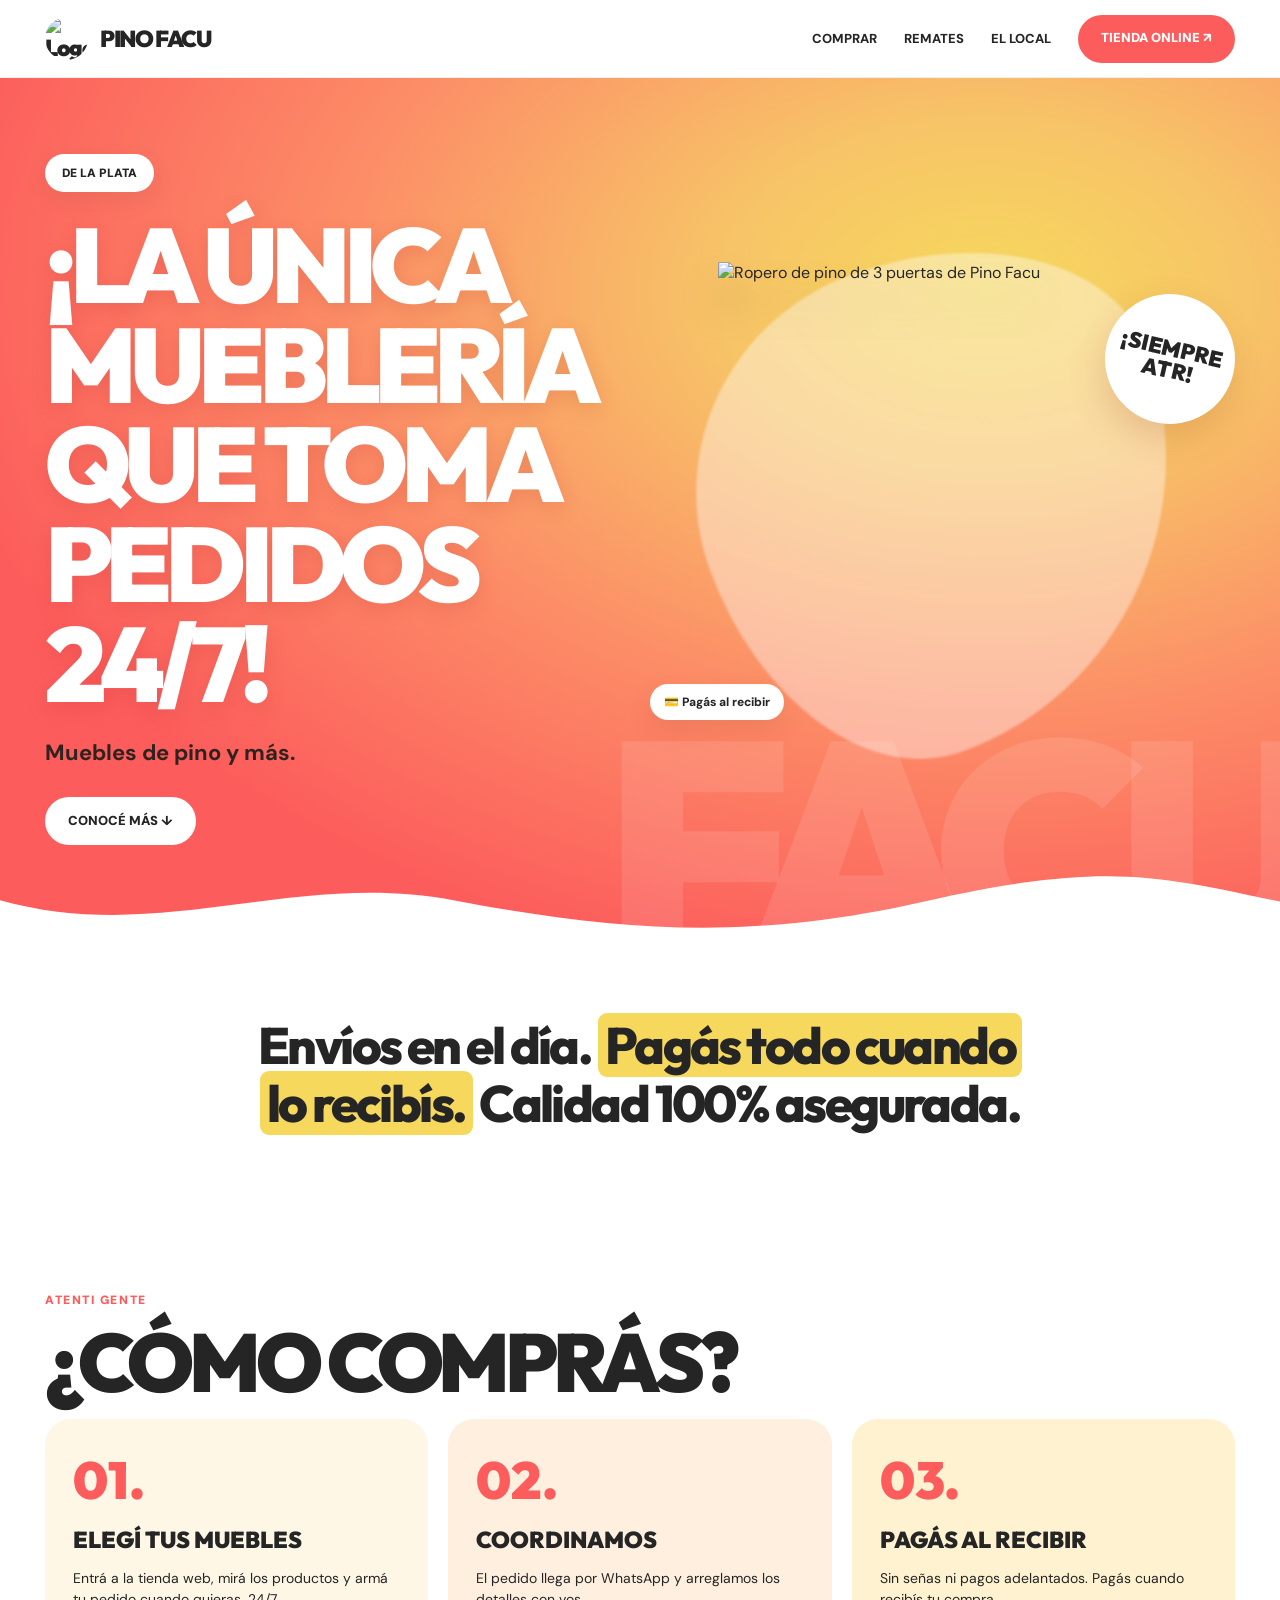
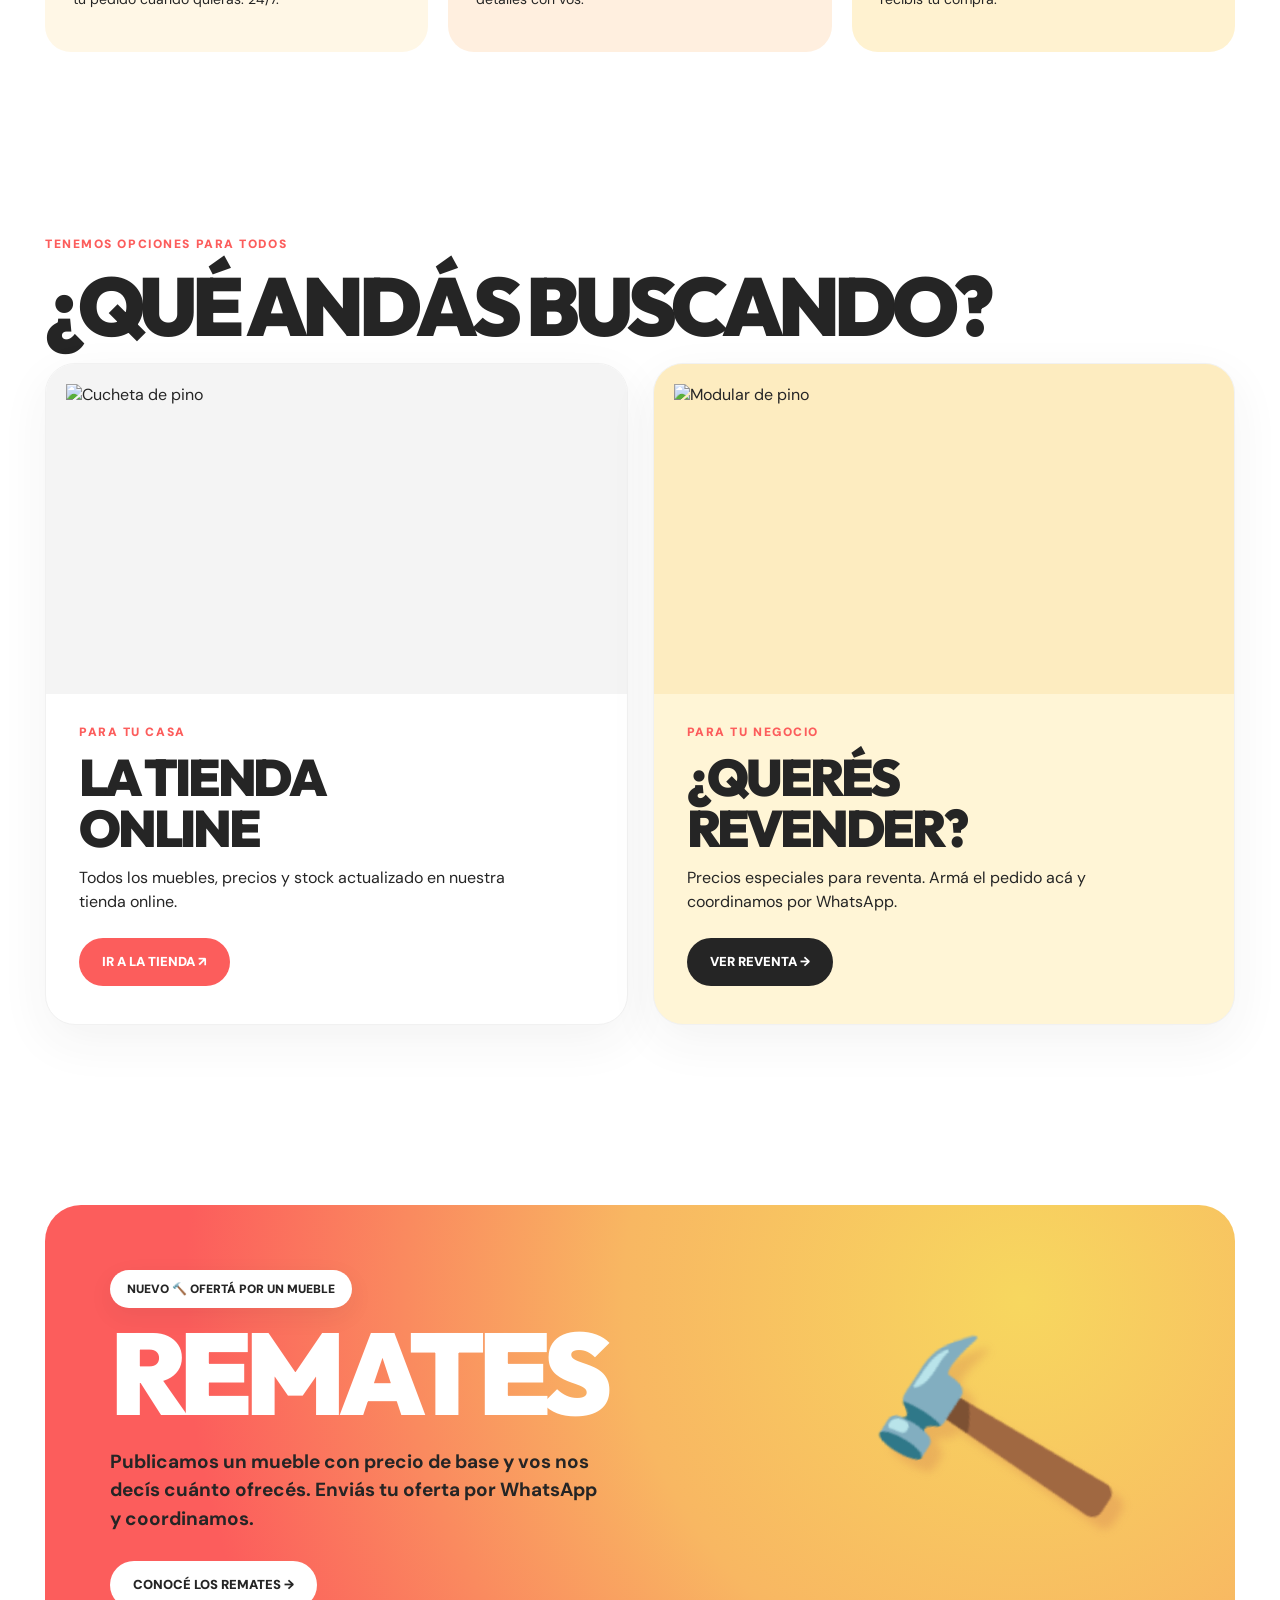
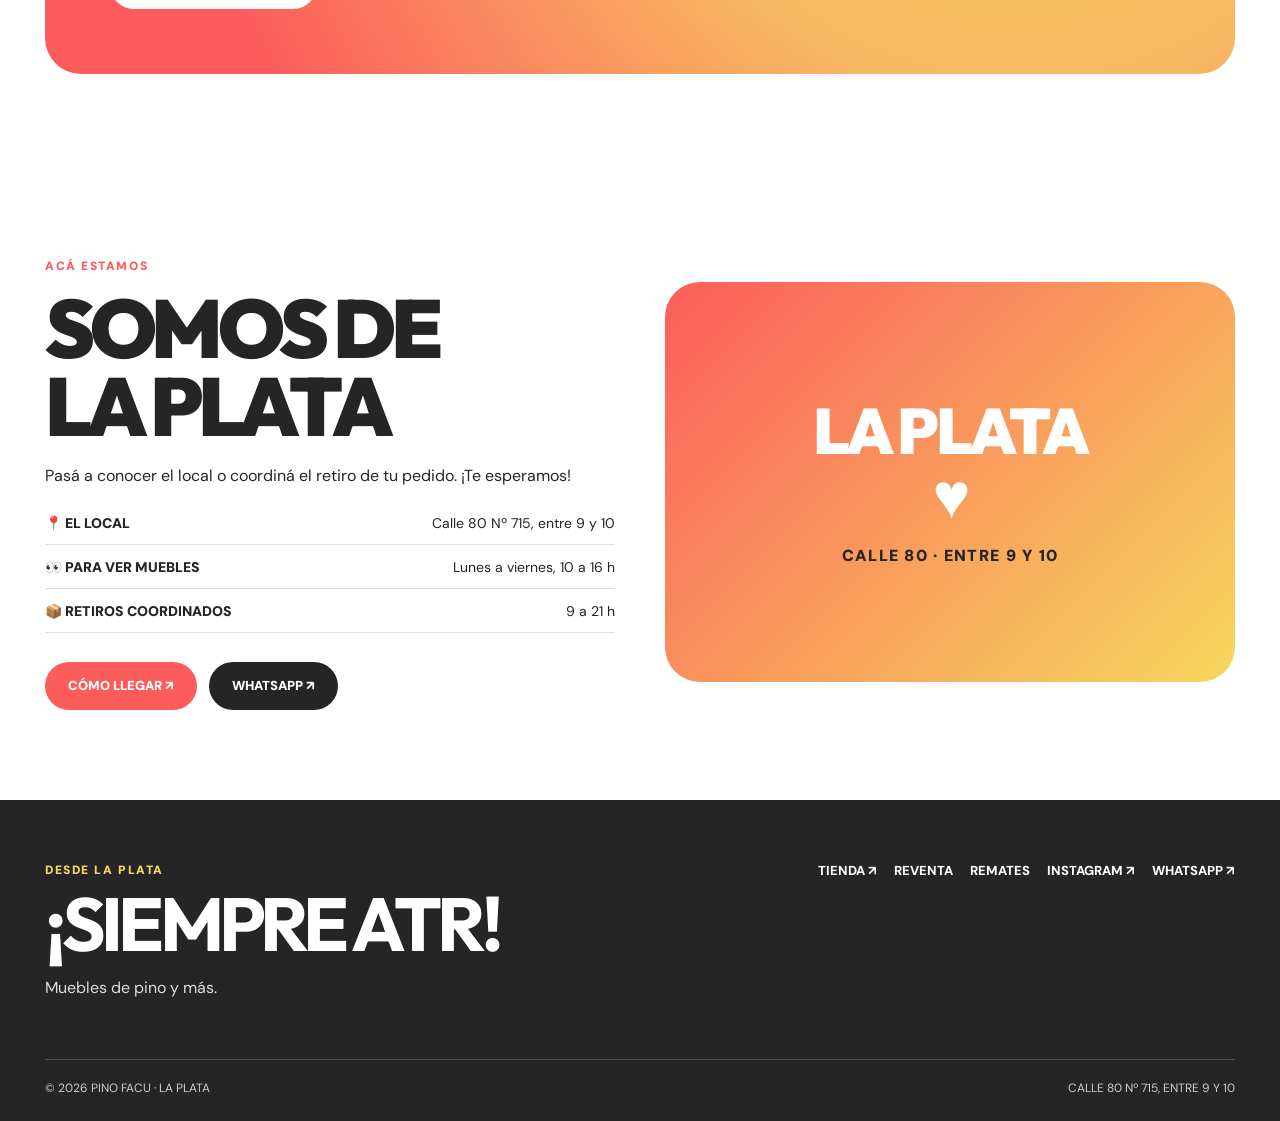
==== index.html @ 4fec5361 "Add files via upload" ====
<!doctype html>
<html lang="es-AR">
  <head>
    <meta charset="utf-8" />
    <meta name="viewport" content="width=device-width, initial-scale=1" />
    <meta name="theme-color" content="#fc5d5c" />
    <meta
      name="description"
      content="Pino Facu. Muebles de pino y más en La Plata. SIEMPRE ATR."
    />
    <title>Pino Facu — Muebles y más · Siempre ATR</title>

    <link
      rel="icon"
      href="https://ugc.production.linktr.ee/CGWVNMRSiGrGj9mKFbsZ_u9J97SeDEvWXLd37?io=true&amp;size=avatar-v3_0"
    />
    <link rel="preconnect" href="https://fonts.googleapis.com" />
    <link rel="preconnect" href="https://fonts.gstatic.com" crossorigin />
    <link
      rel="stylesheet"
      href="https://fonts.googleapis.com/css2?family=DM+Sans:wght@400;500;700;800;900&amp;family=Outfit:wght@700;800;900&amp;display=swap"
    />
    <link rel="stylesheet" href="style.css" />
    <link rel="stylesheet" href="index.css" />
  </head>

  <body>
    <a class="pf-skip" href="#contenido">Saltar al contenido</a>

    <!-- ===== Header ===== -->
    <header class="pf-header">
      <div class="pf-wrap pf-nav">
        <a class="pf-logo" href="index.html">
          <img
            src="https://ugc.production.linktr.ee/CGWVNMRSiGrGj9mKFbsZ_u9J97SeDEvWXLd37?io=true&amp;size=avatar-v3_0"
            alt="Logo Pino Facu"
          />
          <span>PINO FACU</span>
        </a>

        <button class="pf-menu" type="button" aria-label="Abrir menú" aria-expanded="false" aria-controls="pf-links">
          ☰
        </button>

        <nav class="pf-links" id="pf-links" aria-label="Principal">
          <a href="#comprar">COMPRAR</a>
          <a href="remates.html">REMATES</a>
          <a href="#local">EL LOCAL</a>
          <a class="pf-button" href="https://pency.app/pinofacu" target="_blank" rel="noopener">TIENDA ONLINE ↗</a>
        </nav>
      </div>
    </header>

    <main id="contenido">
      <!-- ===== Hero ===== -->
      <section class="hero">
        <div class="pf-wrap hero-inner">
          <div class="pf-reveal">
            <span class="pf-pill"> DE LA PLATA</span>
            <h1 class="pf-display">¡LA ÚNICA MUEBLERÍA<br />QUE TOMA PEDIDOS<br />24/7!</h1>
            <p>Muebles de pino y más.</p>

            <div class="hero-actions">

              <a class="pf-button white" href="#comprar">CONOCÉ MÁS ↓</a>
            </div>
          </div>

          <div class="hero-photo">
            <!-- Para usar una foto de Facu + productos, reemplazá el src de esta imagen. -->
            <img
              src="https://raw.githubusercontent.com/PinoFacu/mayorista/refs/heads/main/RoperoDePino-3Puertas-2.png"
              alt="Ropero de pino de 3 puertas de Pino Facu"
              width="450"
              height="475"
              fetchpriority="high"
            />
            <div class="bubble" aria-hidden="true">¡SIEMPRE<br />ATR!</div>
            <span class="photo-note">💳 Pagás al recibir</span>
          </div>
        </div>

        <svg class="hero-wave" aria-hidden="true" viewBox="0 0 1440 100" preserveAspectRatio="none">
          <path d="M0 46C180 110 330 3 510 46S840 106 1040 48 1300 10 1440 48V100H0Z" fill="#fff"></path>
        </svg>
      </section>

      <!-- ===== Intro ===== -->
      <section class="intro pf-wrap">
        <h2>
          Envíos en el día. <span class="highlight">Pagás todo cuando lo recibís.</span>
          Calidad 100% asegurada.
        </h2>
      </section>

      <!-- ===== Cómo comprás ===== -->
      <section class="pf-section">
        <div class="pf-wrap">
          <span class="pf-kicker is-coral">ATENTI GENTE</span>
          <h2 class="pf-display pf-sectiontitle">¿CÓMO COMPRÁS?</h2>

          <div class="stepsgrid">
            <article class="step">
              <span>01.</span>
              <h3>ELEGÍ TUS MUEBLES</h3>
              <p>Entrá a la tienda web, mirá los productos y armá tu pedido cuando quieras. 24/7.</p>
            </article>
            <article class="step">
              <span>02.</span>
              <h3>COORDINAMOS</h3>
              <p>El pedido llega por WhatsApp y arreglamos los detalles con vos.</p>
            </article>
            <article class="step">
              <span>03.</span>
              <h3>PAGÁS AL RECIBIR</h3>
              <p>Sin señas ni pagos adelantados. Pagás cuando recibís tu compra.</p>
            </article>
          </div>
        </div>
      </section>

      <!-- ===== Elegí tu camino ===== -->
      <section class="pf-section" id="comprar">
        <div class="pf-wrap">
          <span class="pf-kicker is-coral">TENEMOS OPCIONES PARA TODOS</span>
          <h2 class="pf-display pf-sectiontitle">¿QUÉ ANDÁS BUSCANDO?</h2>

          <div class="choicegrid">
            <article class="choice">
              <div class="choice-img">
                <img
                  src="https://raw.githubusercontent.com/PinoFacu/mayorista/refs/heads/main/CamaCucheta-DePino-4.png"
                  alt="Cucheta de pino"
                  loading="lazy"
                />
              </div>
              <div class="choice-body">
                <span class="pf-kicker is-coral">PARA TU CASA</span>
                <h3>LA TIENDA<br />ONLINE</h3>
                <p>Todos los muebles, precios y stock actualizado en nuestra tienda online.</p>
                <a class="pf-button" href="https://pency.app/pinofacu" target="_blank" rel="noopener"
                  >IR A LA TIENDA ↗</a
                >
              </div>
            </article>

            <article class="choice">
              <div class="choice-img">
                <img
                  src="https://raw.githubusercontent.com/PinoFacu/mayorista/refs/heads/main/Modular-de120-depino.png"
                  alt="Modular de pino"
                  loading="lazy"
                />
              </div>
              <div class="choice-body">
                <span class="pf-kicker is-coral">PARA TU NEGOCIO</span>
                <h3>¿QUERÉS<br />REVENDER?</h3>
                <p>Precios especiales para reventa. Armá el pedido acá y coordinamos por WhatsApp.</p>
                <a class="pf-button dark" href="reventa.html">VER REVENTA →</a>
              </div>
            </article>
          </div>
        </div>
      </section>

      <!-- ===== Remates ===== -->
      <section class="pf-section" id="remates">
        <div class="pf-wrap">
          <div class="auction">
            <div>
              <span class="pf-pill">NUEVO 🔨 OFERTÁ POR UN MUEBLE</span>
              <h2 class="pf-display">REMATES</h2>
              <p>
                Publicamos un mueble con precio de base y vos nos decís cuánto ofrecés. Enviás tu oferta por WhatsApp y coordinamos.
              </p>
              <a class="pf-button white" href="remates.html">CONOCÉ LOS REMATES →</a>
            </div>
            <div class="auction-art" aria-hidden="true">🔨</div>
          </div>
        </div>
      </section>

      <!-- ===== El local ===== -->
      <section class="pf-section" id="local">
        <div class="pf-wrap localgrid">
          <div>
            <span class="pf-kicker is-coral">ACÁ ESTAMOS</span>
            <h2 class="pf-display pf-sectiontitle">SOMOS DE<br />LA PLATA</h2>
            <p>Pasá a conocer el local o coordiná el retiro de tu pedido. ¡Te esperamos!</p>

            <div class="details">
              <div><b>📍 EL LOCAL</b><span>Calle 80 Nº 715, entre 9 y 10</span></div>
              <div><b>👀 PARA VER MUEBLES</b><span>Lunes a viernes, 10 a 16 h</span></div>
              <div><b>📦 RETIROS COORDINADOS</b><span>9 a 21 h</span></div>
            </div>

            <div class="hero-actions">
              <a
                class="pf-button"
                href="https://www.google.com/maps/search/?api=1&amp;query=Calle+80+715+La+Plata+Argentina"
                target="_blank"
                rel="noopener"
                >CÓMO LLEGAR ↗</a
              >
              <a class="pf-button dark" href="https://wa.me/542216013657" target="_blank" rel="noopener">WHATSAPP ↗</a>
            </div>
          </div>

          <!-- Espacio para una fotografía real del local: se puede reemplazar este bloque por una <img>. -->
          <div class="local-photo">
            <strong>LA PLATA<br />♥</strong>
            <span>CALLE 80 · ENTRE 9 Y 10</span>
          </div>
        </div>
      </section>
    </main>

    <!-- ===== Footer ===== -->
    <footer class="pf-foot">
      <div class="pf-wrap">
        <div class="pf-footgrid">
          <div>
            <div class="pf-kicker is-yellow">DESDE LA PLATA</div>
            <h2>¡SIEMPRE ATR!</h2>
            <p>Muebles de pino y más.</p>
          </div>
          <nav class="pf-footlinks" aria-label="Enlaces del pie">
            <a href="https://pency.app/pinofacu" target="_blank" rel="noopener">TIENDA ↗</a>
            <a href="reventa.html">REVENTA</a>
            <a href="remates.html">REMATES</a>
            <a href="https://www.instagram.com/pinofaculp/" target="_blank" rel="noopener">INSTAGRAM ↗</a>
            <a href="https://wa.me/542216013657" target="_blank" rel="noopener">WHATSAPP ↗</a>
          </nav>
        </div>
        <div class="pf-footbottom">
          <span>© <span data-year></span> PINO FACU · LA PLATA</span>
          <span>CALLE 80 Nº 715, ENTRE 9 Y 10</span>
        </div>
      </div>
    </footer>

    <script src="site.js" defer></script>
  </body>
</html>
---- style.css ----
/* =========================================================
   PINO FACU · Estilos compartidos por todas las páginas
   ========================================================= */

:root {
  --coral: #fc5d5c;
  --coral-dark: #e8464b;
  --yellow: #f6d85d;
  --white: #fff;
  --ink: #252525;
  --muted: #5b5b5b;
  --soft: #fff8e6;
  --line: #ececec;
  --shadow-soft: 0 16px 50px #2d2d2d0f;
}

/* ---------- Base ---------- */

*,
*::before,
*::after {
  box-sizing: border-box;
}

html {
  scroll-behavior: smooth;
  scroll-padding-top: 90px;
  -webkit-text-size-adjust: 100%;
}

body {
  margin: 0;
  font-family: "DM Sans", system-ui, sans-serif;
  color: var(--ink);
  background: #fff;
  -webkit-font-smoothing: antialiased;
}

a {
  color: inherit;
  text-decoration: none;
}

button,
input,
select,
textarea {
  font: inherit;
}

img {
  max-width: 100%;
}

[hidden] {
  display: none !important;
}

:focus-visible {
  outline: 3px solid var(--coral);
  outline-offset: 3px;
}

button,
a {
  -webkit-tap-highlight-color: transparent;
}

/* Salto al contenido para teclado */
.pf-skip {
  position: absolute;
  left: 16px;
  top: -60px;
  z-index: 200;
  background: var(--ink);
  color: #fff;
  padding: 12px 18px;
  border-radius: 12px;
  font-weight: 800;
}

.pf-skip:focus {
  top: 12px;
}

/* ---------- Layout ---------- */

.pf-wrap {
  width: min(1190px, calc(100% - 42px));
  margin-inline: auto;
}

.pf-section {
  padding: 90px 0;
}

.pf-display {
  font-family: Outfit, sans-serif;
  font-weight: 900;
  letter-spacing: -0.065em;
  line-height: 0.95;
}

.pf-sectiontitle {
  font-size: clamp(45px, 6.4vw, 90px);
  margin: 14px 0 18px;
}

.pf-kicker {
  font-weight: 900;
  font-size: 12px;
  letter-spacing: 0.13em;
  text-transform: uppercase;
}

.pf-kicker.is-coral {
  color: var(--coral);
}

.pf-kicker.is-yellow {
  color: var(--yellow);
}

.pf-muted {
  color: var(--muted);
  line-height: 1.6;
}

.pf-pill {
  display: inline-flex;
  align-items: center;
  gap: 8px;
  padding: 11px 17px;
  border-radius: 50px;
  background: #fff;
  font-size: 12px;
  font-weight: 900;
  box-shadow: 0 8px 24px #25252512;
}

/* ---------- Header ---------- */

.pf-header {
  position: sticky;
  top: 0;
  z-index: 99;
  background: #ffffffed;
  -webkit-backdrop-filter: blur(16px);
  backdrop-filter: blur(16px);
  border-bottom: 1px solid #25252512;
}

.pf-nav {
  display: flex;
  align-items: center;
  justify-content: space-between;
  gap: 25px;
  min-height: 77px;
}

.pf-logo {
  display: flex;
  align-items: center;
  gap: 12px;
  font-family: Outfit, sans-serif;
  font-size: 23px;
  font-weight: 900;
  letter-spacing: -0.06em;
}

.pf-logo img {
  width: 43px;
  height: 43px;
  border-radius: 50%;
  object-fit: cover;
}

.pf-links {
  display: flex;
  align-items: center;
  gap: 27px;
  font-size: 13px;
  font-weight: 800;
}

.pf-links a:not(.pf-button) {
  transition: color 0.2s;
}

.pf-links a:not(.pf-button):hover,
.pf-links a[aria-current="page"] {
  color: var(--coral);
}

.pf-menu {
  display: none;
  width: 44px;
  height: 44px;
  border: 0;
  border-radius: 12px;
  background: transparent;
  font-size: 22px;
  line-height: 1;
  cursor: pointer;
}

.pf-menu:hover {
  background: #f4f4f4;
}

/* ---------- Botones ---------- */

.pf-button {
  display: inline-flex;
  align-items: center;
  justify-content: center;
  gap: 10px;
  min-height: 48px;
  padding: 15px 23px;
  border: 0;
  border-radius: 999px;
  background: var(--coral);
  color: #fff !important;
  font-size: 13px;
  font-weight: 900;
  line-height: 1.1;
  text-align: center;
  cursor: pointer;
  transition:
    transform 0.2s,
    background 0.2s,
    box-shadow 0.2s;
}

.pf-button:hover {
  background: var(--coral-dark);
  transform: translateY(-3px);
  box-shadow: 0 10px 22px #fc5d5c33;
}

.pf-button.dark {
  background: var(--ink);
}

.pf-button.dark:hover {
  background: #000;
  box-shadow: 0 10px 22px #0000002a;
}

.pf-button.white {
  background: #fff;
  color: var(--ink) !important;
}

.pf-button.white:hover {
  background: #fff8f0;
  box-shadow: 0 10px 22px #00000014;
}

.pf-button.ghost {
  background: #fff;
  color: var(--ink) !important;
  box-shadow: inset 0 0 0 1px #dcdcdc;
}

.pf-button.ghost:hover {
  box-shadow: inset 0 0 0 1px var(--ink);
}

.pf-button[aria-disabled="true"],
.pf-button:disabled {
  opacity: 0.5;
  cursor: not-allowed;
  transform: none;
  box-shadow: none;
}

/* ---------- Footer ---------- */

.pf-foot {
  background: var(--ink);
  color: #fff;
  padding: 62px 0 25px;
}

.pf-footgrid {
  display: flex;
  justify-content: space-between;
  align-items: start;
  gap: 30px;
}

.pf-foot h2 {
  margin: 8px 0 15px;
  font-family: Outfit, sans-serif;
  font-size: clamp(42px, 6vw, 75px);
  letter-spacing: -0.065em;
  line-height: 1;
}

.pf-foot p {
  color: #ddd;
}

.pf-footlinks {
  display: flex;
  flex-wrap: wrap;
  gap: 17px;
  font-size: 13px;
  font-weight: 800;
}

.pf-footlinks a:hover {
  color: var(--yellow);
}

.pf-footbottom {
  display: flex;
  justify-content: space-between;
  gap: 20px;
  margin-top: 45px;
  padding-top: 20px;
  border-top: 1px solid #ffffff33;
  font-size: 12px;
  color: #cfcfcf;
}

/* ---------- Animaciones ---------- */

.pf-reveal {
  animation: pf-in 0.7s both;
}

@keyframes pf-in {
  from {
    opacity: 0;
    transform: translateY(18px);
  }
  to {
    opacity: 1;
    transform: translateY(0);
  }
}

/* ---------- Responsive ---------- */

@media (max-width: 760px) {
  .pf-wrap {
    width: calc(100% - 32px);
  }

  .pf-section {
    padding: 65px 0;
  }

  .pf-nav {
    min-height: 67px;
  }

  .pf-menu {
    display: grid;
    place-items: center;
  }

  .pf-links {
    display: none;
    position: absolute;
    top: 100%;
    left: 0;
    right: 0;
    z-index: 999;
    flex-direction: column;
    align-items: stretch;
    gap: 6px;
    padding: 12px 22px 22px;
    background: #fff;
    box-shadow: 0 15px 25px #0000001a;
  }

  .pf-links.is-open {
    display: flex;
  }

  .pf-links a:not(.pf-button) {
    padding: 12px 0;
    border-bottom: 1px solid #f0f0f0;
  }

  .pf-links .pf-button {
    width: 100%;
    margin-top: 8px;
  }

  .pf-footgrid,
  .pf-footbottom {
    flex-direction: column;
  }
}

@media (prefers-reduced-motion: reduce) {
  html {
    scroll-behavior: auto;
  }

  .pf-reveal {
    animation: none;
  }

  .pf-button,
  .pf-button:hover {
    transition: none;
    transform: none;
  }
}
---- index.css ----
/* =========================================================
   PINO FACU · Inicio (index.html)
   ========================================================= */

/* ---------- Hero ---------- */

.hero {
  position: relative;
  isolation: isolate;
  overflow: hidden;
  min-height: 660px;
  background: radial-gradient(ellipse at 77% 25%, #f6d85d 0%, #f7c467 19%, #fc8e67 46%, #fc5d5c 76%);
}

.hero::after {
  content: "FACU";
  position: absolute;
  bottom: -8vw;
  right: -2vw;
  z-index: -1;
  font:
    900 24vw Outfit,
    sans-serif;
  letter-spacing: -0.1em;
  color: #ffffff1b;
  pointer-events: none;
}

.hero-inner {
  display: grid;
  grid-template-columns: 1fr 1fr;
  align-items: center;
  gap: 20px;
  min-height: 650px;
  padding: 76px 0 92px;
}

.hero h1 {
  margin: 23px 0;
  font-size: clamp(65px, 8.2vw, 125px);
  color: #fff;
  text-shadow: 0 6px 20px #b92f2930;
}

.hero p {
  max-width: 475px;
  font-size: clamp(17px, 2vw, 22px);
  font-weight: 700;
  line-height: 1.45;
  color: #30221f;
}

.hero-actions {
  display: flex;
  flex-wrap: wrap;
  gap: 12px;
  margin-top: 29px;
}

.hero-photo {
  position: relative;
  display: grid;
  place-items: center;
  min-height: 490px;
}

.hero-photo::before {
  content: "";
  position: absolute;
  width: 83%;
  aspect-ratio: 1;
  border-radius: 48% 52% 64% 36% / 47% 35% 65% 53%;
  background: #ffffff65;
  filter: blur(1px);
  transform: rotate(-20deg);
}

.hero-photo img {
  position: relative;
  width: min(85%, 450px);
  height: 475px;
  object-fit: contain;
  filter: drop-shadow(0 27px 18px #5b2e2640);
}

.hero-photo .bubble {
  position: absolute;
  top: 8%;
  right: 0;
  display: grid;
  place-items: center;
  width: 130px;
  height: 130px;
  border-radius: 50%;
  background: #fff;
  font:
    900 22px/1 Outfit,
    sans-serif;
  text-align: center;
  transform: rotate(13deg);
  box-shadow: 0 15px 35px #9a352330;
}

.hero-photo .photo-note {
  position: absolute;
  bottom: 5%;
  left: 0;
  padding: 10px 14px;
  border-radius: 30px;
  background: #fff;
  font-size: 12px;
  font-weight: 800;
  box-shadow: 0 10px 25px #9a352320;
}

.hero-wave {
  position: absolute;
  bottom: -1px;
  left: 0;
  width: 100%;
  height: 70px;
}

/* ---------- Intro ---------- */

.intro {
  padding: 80px 0 65px;
  text-align: center;
}

.intro h2 {
  max-width: 800px;
  margin: 0 auto;
  font:
    800 clamp(28px, 4vw, 52px) / 1.13 Outfit,
    sans-serif;
  letter-spacing: -0.05em;
}

.highlight {
  padding: 0 7px;
  border-radius: 9px;
  background: var(--yellow);
  -webkit-box-decoration-break: clone;
  box-decoration-break: clone;
}

/* ---------- Pasos ---------- */

.stepsgrid {
  display: grid;
  grid-template-columns: repeat(3, 1fr);
  gap: 20px;
}

.step {
  min-height: 210px;
  padding: 28px;
  border-radius: 26px;
  background: #fff7e6;
  transition: transform 0.25s;
}

.step:hover {
  transform: translateY(-4px);
}

.step:nth-child(2) {
  background: #ffefdf;
}

.step:nth-child(3) {
  background: #fff2d0;
}

.step span {
  font:
    900 52px Outfit,
    sans-serif;
  color: var(--coral);
}

.step h3 {
  margin: 12px 0;
  font:
    900 23px Outfit,
    sans-serif;
}

.step p {
  font-size: 14px;
  line-height: 1.5;
}

/* ---------- Elegí tu camino ---------- */

.choicegrid {
  display: grid;
  grid-template-columns: 1fr 1fr;
  gap: 25px;
}

.choice {
  position: relative;
  display: flex;
  flex-direction: column;
  overflow: hidden;
  border-radius: 30px;
  background: #fff;
  box-shadow: var(--shadow-soft);
  border: 1px solid #f1f1f1;
}

.choice:nth-child(2) {
  background: #fff5d6;
}

.choice-img {
  height: 330px;
  overflow: hidden;
  background: #f4f4f4;
}

.choice:nth-child(2) .choice-img {
  background: #fdecc0;
}

.choice-img img {
  display: block;
  width: 100%;
  height: 100%;
  object-fit: contain;
  padding: 20px;
  transition: transform 0.4s;
}

.choice:hover .choice-img img {
  transform: scale(1.045);
}

.choice-body {
  display: flex;
  flex: 1;
  flex-direction: column;
  align-items: flex-start;
  padding: 30px 33px 38px;
}

.choice h3 {
  margin: 12px 0;
  font:
    900 clamp(36px, 4vw, 58px) / 1 Outfit,
    sans-serif;
  letter-spacing: -0.06em;
}

.choice p {
  max-width: 450px;
  margin: 0 0 24px;
  line-height: 1.5;
}

.choice .pf-button {
  margin-top: auto;
}

/* ---------- Remates ---------- */

.auction {
  position: relative;
  overflow: hidden;
  display: grid;
  grid-template-columns: 1.3fr 0.7fr;
  align-items: center;
  gap: 20px;
  padding: 65px;
  border-radius: 36px;
  background: radial-gradient(circle at 82% 20%, #f7d75f, #f8b762 38%, #fc5d5c 80%);
}

.auction h2 {
  margin: 10px 0 20px;
  font-size: clamp(65px, 9vw, 130px);
  color: #fff;
}

.auction p {
  max-width: 500px;
  margin: 0 0 28px;
  font-size: 19px;
  font-weight: 700;
  line-height: 1.5;
}

.auction-art {
  font-size: 190px;
  text-align: center;
  filter: drop-shadow(8px 15px 4px #b54a4030);
  transform: rotate(-16deg);
}

/* ---------- El local ---------- */

.localgrid {
  display: grid;
  grid-template-columns: 1fr 1fr;
  align-items: center;
  gap: 50px;
}

.localgrid p {
  line-height: 1.65;
}

.local-photo {
  display: grid;
  place-content: center;
  gap: 18px;
  min-height: 400px;
  padding: 35px;
  border-radius: 35px;
  background: linear-gradient(135deg, #fc5d5c, #f6d85d);
  text-align: center;
}

.local-photo strong {
  font:
    900 clamp(40px, 5vw, 80px) / 1 Outfit,
    sans-serif;
  letter-spacing: -0.05em;
  color: #fff;
}

.local-photo span {
  font-weight: 900;
  letter-spacing: 0.08em;
}

.details {
  display: grid;
  gap: 13px;
  margin: 25px 0;
}

.details div {
  display: flex;
  justify-content: space-between;
  gap: 20px;
  padding-bottom: 12px;
  border-bottom: 1px solid #ddd;
  font-size: 14px;
}

.details b {
  font-weight: 900;
}

/* ---------- Responsive ---------- */

@media (max-width: 760px) {
  .hero-inner {
    grid-template-columns: 1fr;
    min-height: 0;
    padding: 55px 0 75px;
  }

  .hero h1 {
    font-size: clamp(62px, 13vw, 95px);
  }

  .hero-photo {
    min-height: 340px;
  }

  .hero-photo img {
    height: 335px;
  }

  .hero-photo .bubble {
    right: 2%;
    width: 100px;
    height: 100px;
    font-size: 18px;
  }

  .choicegrid,
  .localgrid,
  .auction,
  .stepsgrid {
    grid-template-columns: 1fr;
  }

  .step {
    min-height: 0;
  }

  .choice-img {
    height: 260px;
  }

  .auction {
    padding: 34px 25px;
  }

  .auction-art {
    font-size: 120px;
  }

  .local-photo {
    min-height: 300px;
  }

  .details div {
    flex-direction: column;
    gap: 4px;
  }
}

@media (prefers-reduced-motion: reduce) {
  .step,
  .choice-img img {
    transition: none;
  }
}
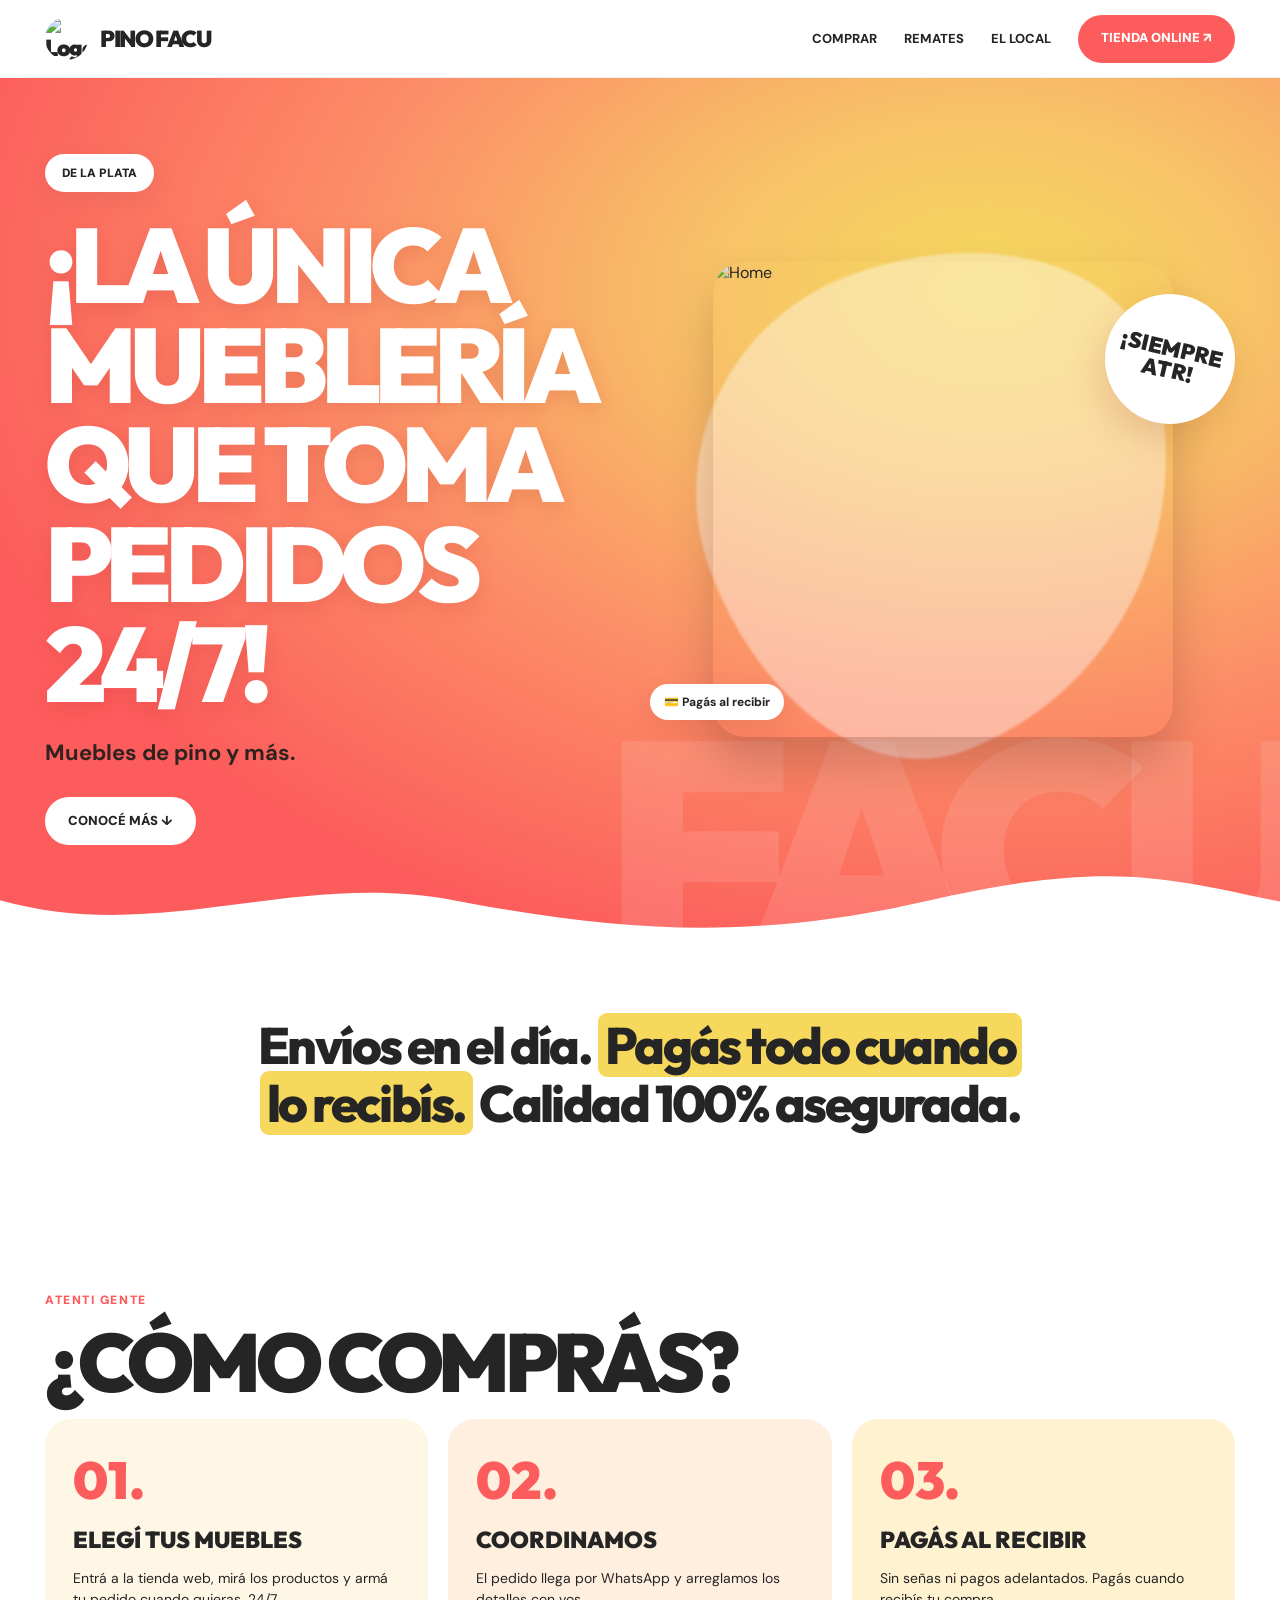
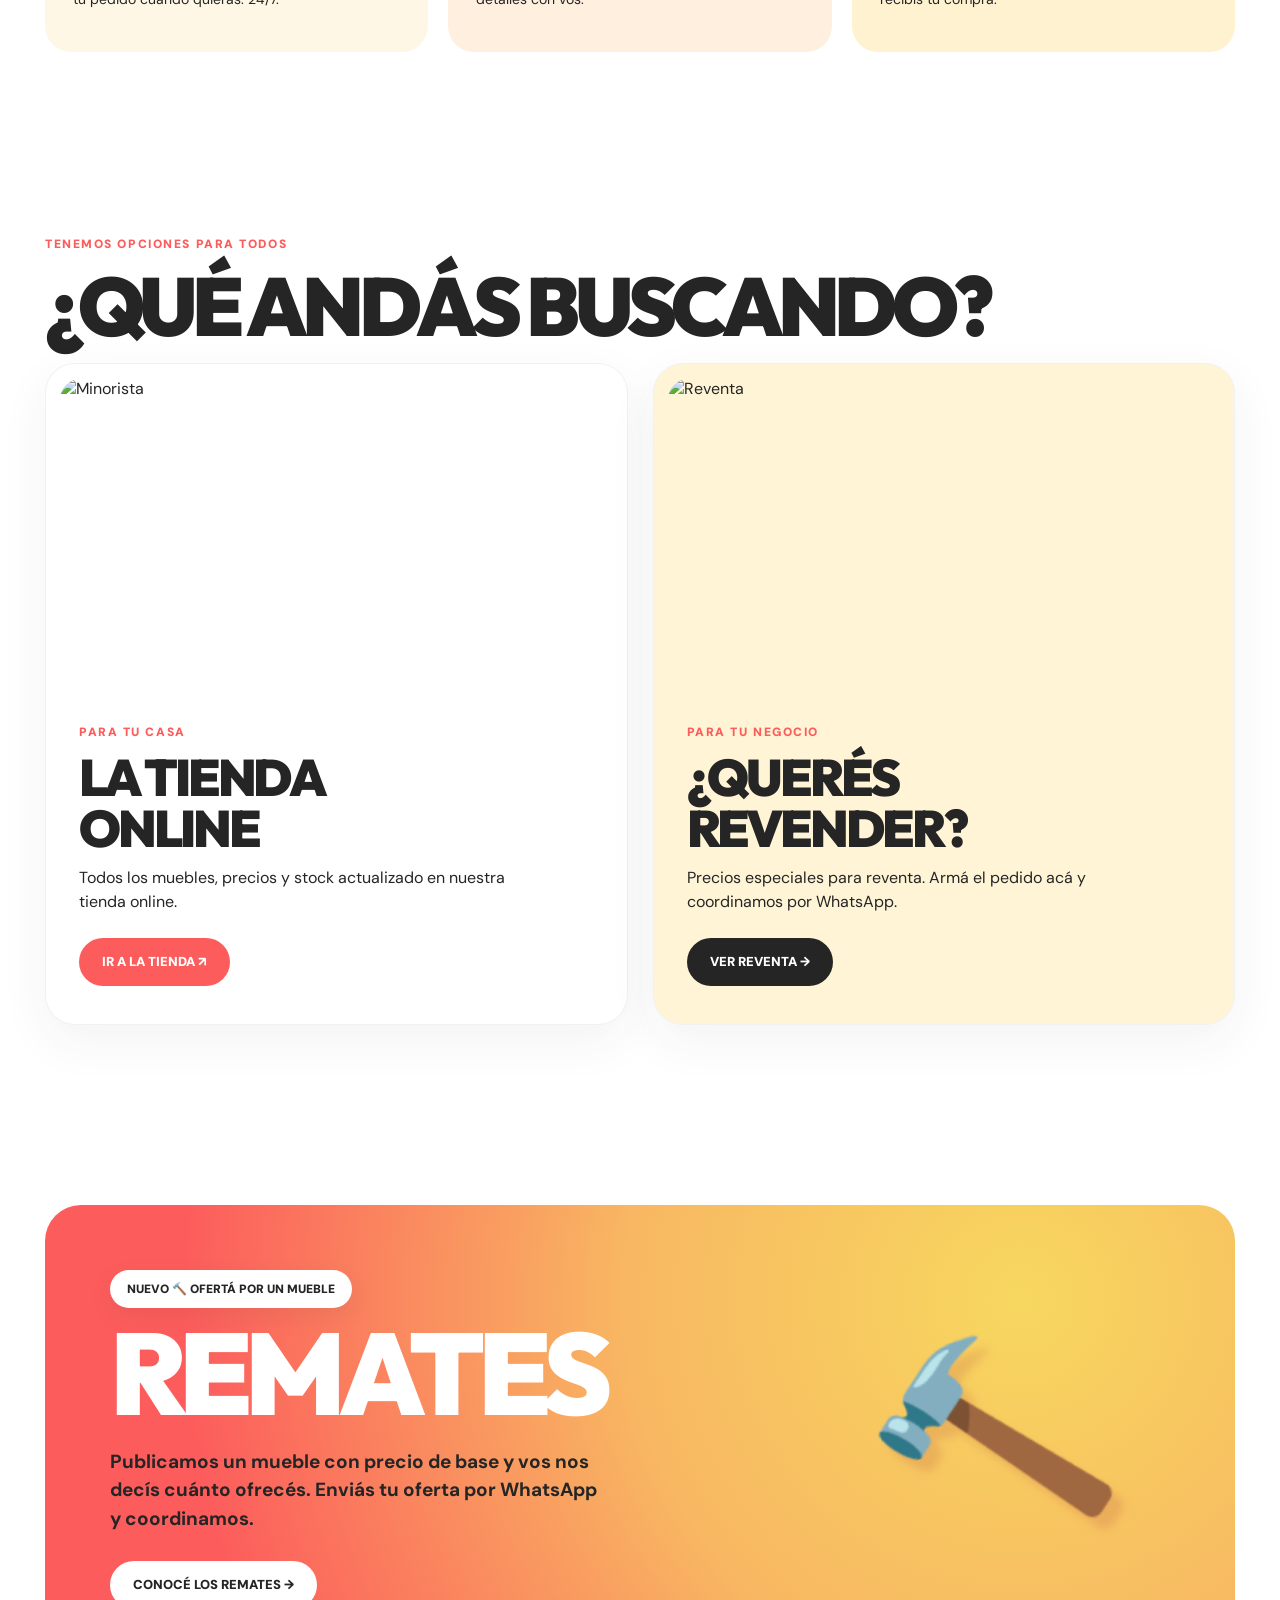
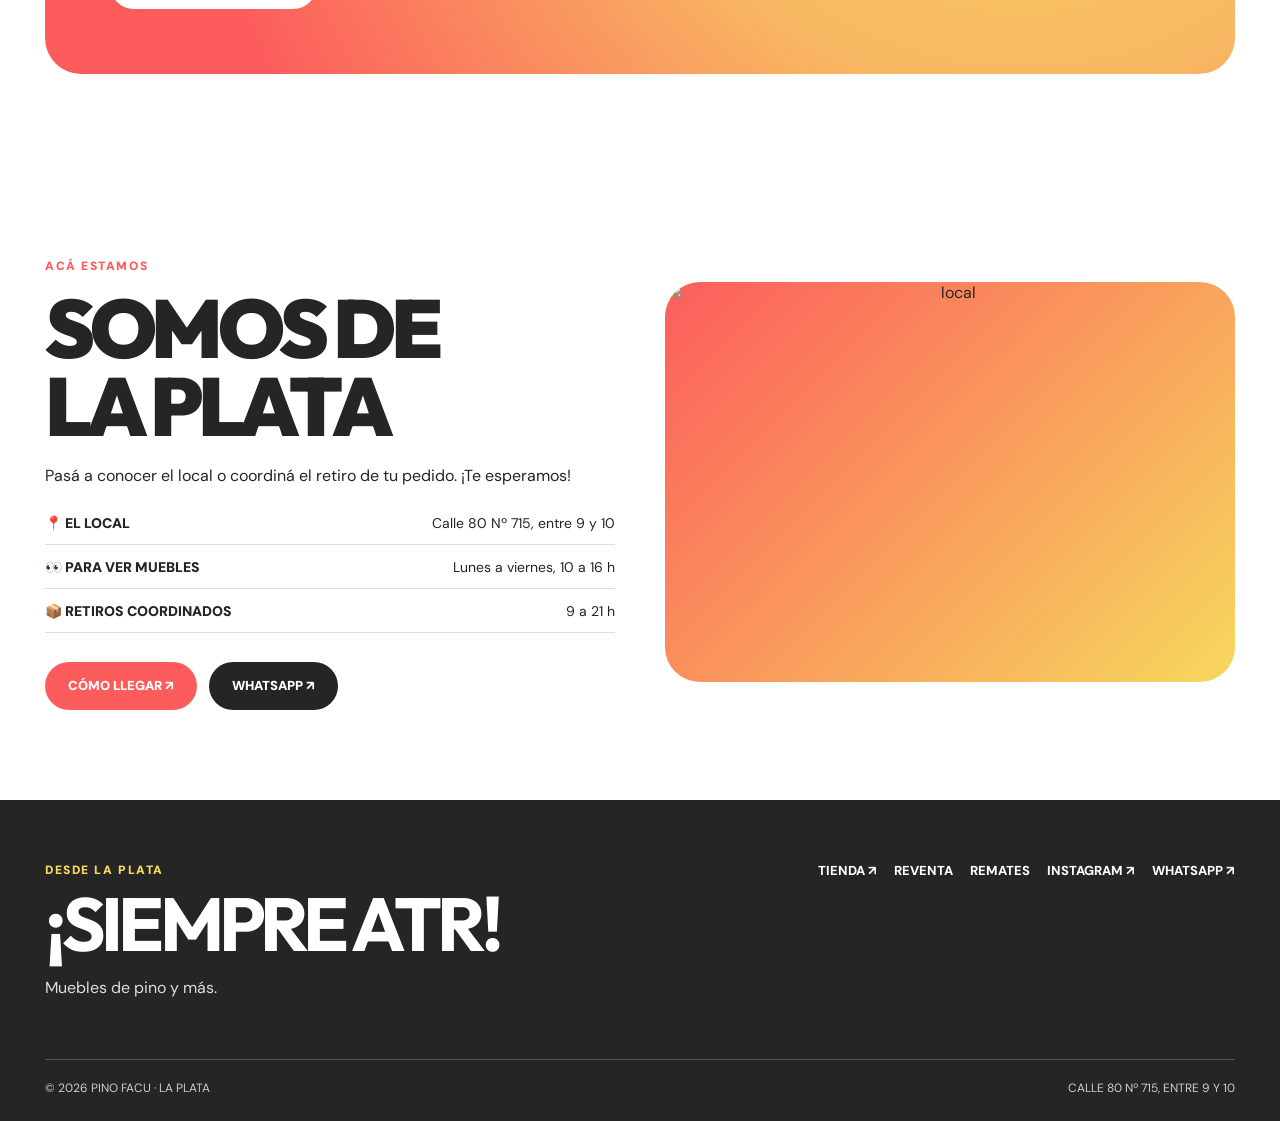
==== commit 4bef97a6: "Update index.html" ====
--- a/index.html
+++ b/index.html
@@ -69,8 +69,8 @@
           <div class="hero-photo">
             <!-- Para usar una foto de Facu + productos, reemplazá el src de esta imagen. -->
             <img
-              src="https://raw.githubusercontent.com/PinoFacu/mayorista/refs/heads/main/RoperoDePino-3Puertas-2.png"
-              alt="Ropero de pino de 3 puertas de Pino Facu"
+              src="https://raw.githubusercontent.com/PinoFacu/web/refs/heads/main/images/home.jpg"
+              alt="Home"
               width="450"
               height="475"
               fetchpriority="high"
@@ -129,8 +129,8 @@
             <article class="choice">
               <div class="choice-img">
                 <img
-                  src="https://raw.githubusercontent.com/PinoFacu/mayorista/refs/heads/main/CamaCucheta-DePino-4.png"
-                  alt="Cucheta de pino"
+                  src="https://raw.githubusercontent.com/PinoFacu/web/refs/heads/main/images/minorista.jpg"
+                  alt="Minorista"
                   loading="lazy"
                 />
               </div>
@@ -147,8 +147,8 @@
             <article class="choice">
               <div class="choice-img">
                 <img
-                  src="https://raw.githubusercontent.com/PinoFacu/mayorista/refs/heads/main/Modular-de120-depino.png"
-                  alt="Modular de pino"
+                  src="https://raw.githubusercontent.com/PinoFacu/web/refs/heads/main/images/reventa.jpg"
+                  alt="Reventa"
                   loading="lazy"
                 />
               </div>
@@ -206,10 +206,12 @@
             </div>
           </div>
 
-          <!-- Espacio para una fotografía real del local: se puede reemplazar este bloque por una <img>. -->
           <div class="local-photo">
-            <strong>LA PLATA<br />♥</strong>
-            <span>CALLE 80 · ENTRE 9 Y 10</span>
+            <img
+                  src="https://raw.githubusercontent.com/PinoFacu/web/refs/heads/main/images/local.jpg"
+                  alt="local"
+                  loading="lazy"
+                />
           </div>
         </div>
       </section>
--- a/index.css
+++ b/index.css
@@ -422,3 +422,50 @@
     transition: none;
   }
 }
+/* ---------- Fotos con bordes redondeados ---------- */
+
+/* Foto principal (home.jpg) */
+.hero-photo img {
+  width: min(90%, 460px);
+  height: 475px;
+  object-fit: cover;
+  border-radius: 32px;
+  filter: none;
+  box-shadow: 0 27px 45px #5b2e2640;
+}
+
+/* Fotos de "¿Qué andás buscando?" */
+.choice-img {
+  padding: 14px 14px 0;
+  background: transparent !important;
+}
+
+.choice-img img {
+  padding: 0;
+  object-fit: cover;
+  border-radius: 22px;
+}
+
+/* Foto del local */
+.local-photo {
+  display: block;
+  padding: 0;
+  overflow: hidden;
+}
+
+.local-photo img {
+  display: block;
+  width: 100%;
+  height: 400px;
+  object-fit: cover;
+}
+
+@media (max-width: 760px) {
+  .hero-photo img {
+    height: 335px;
+  }
+
+  .local-photo img {
+    height: 300px;
+  }
+}
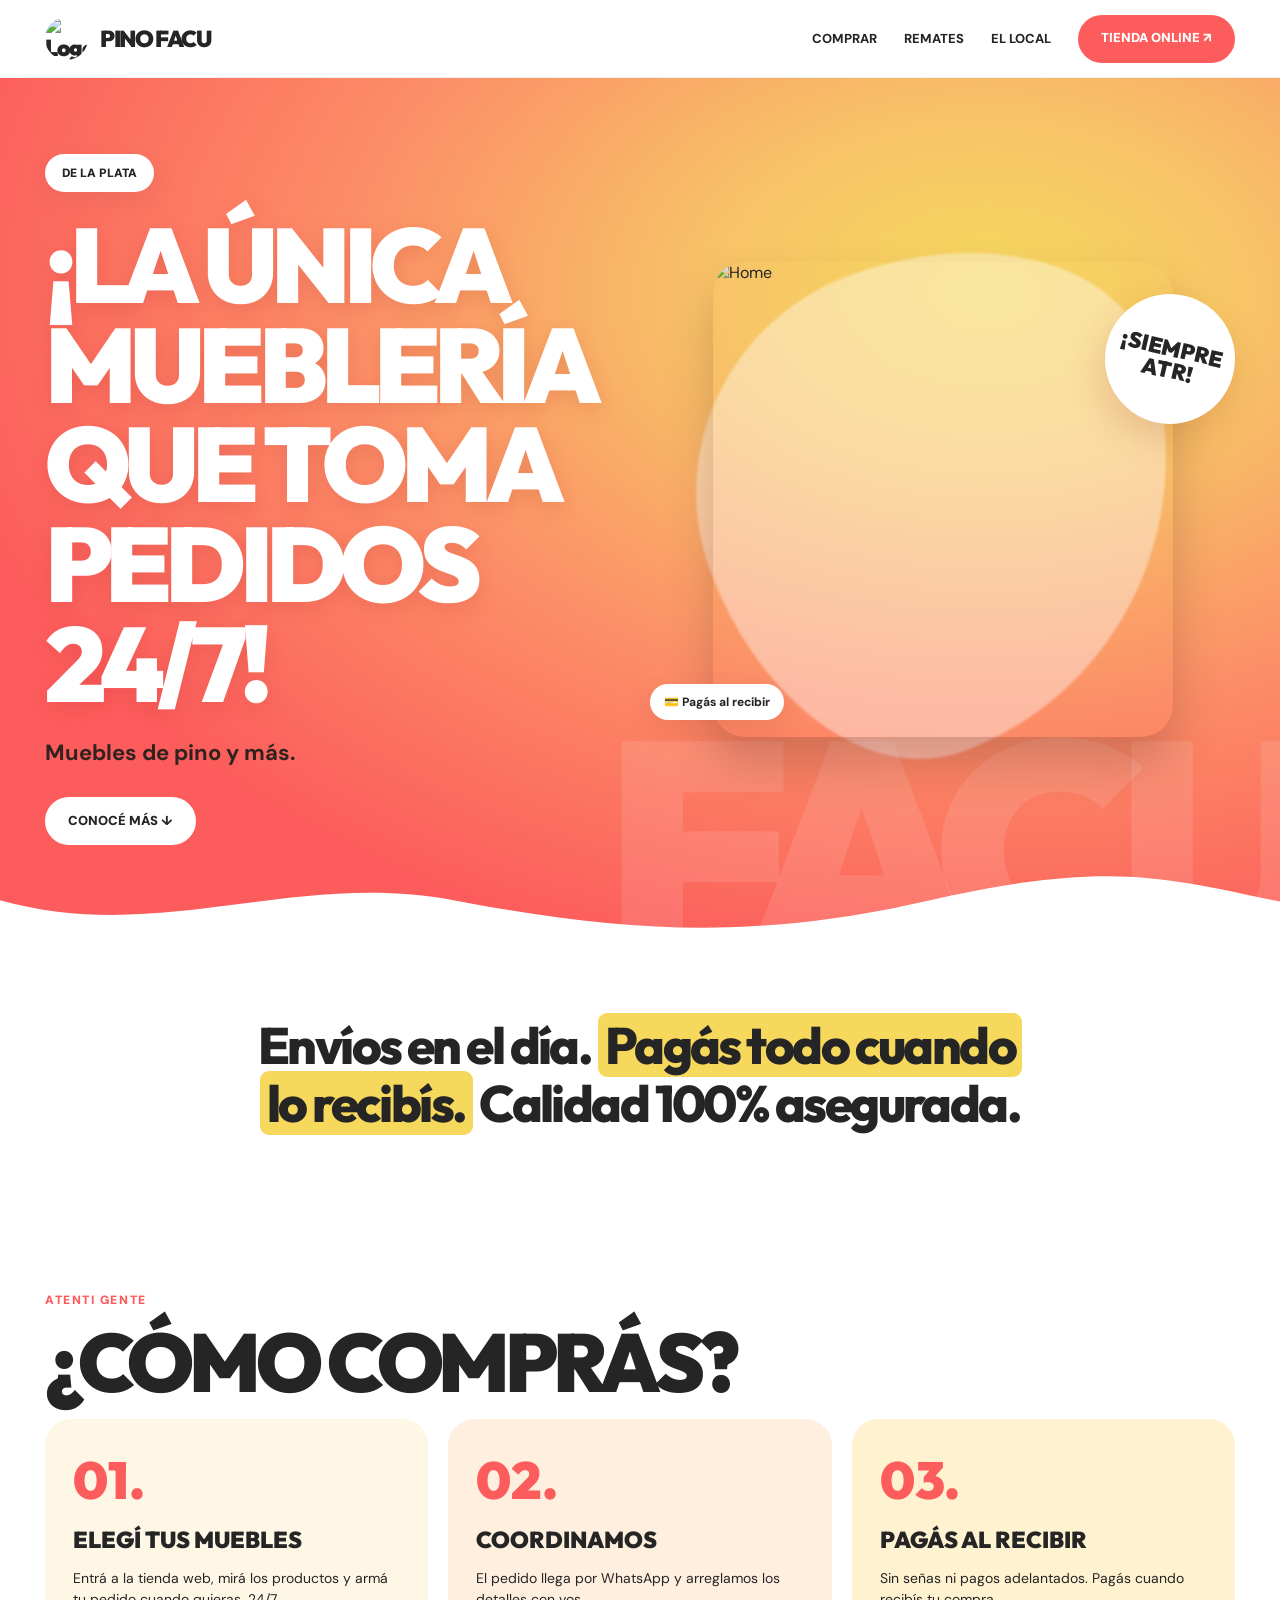
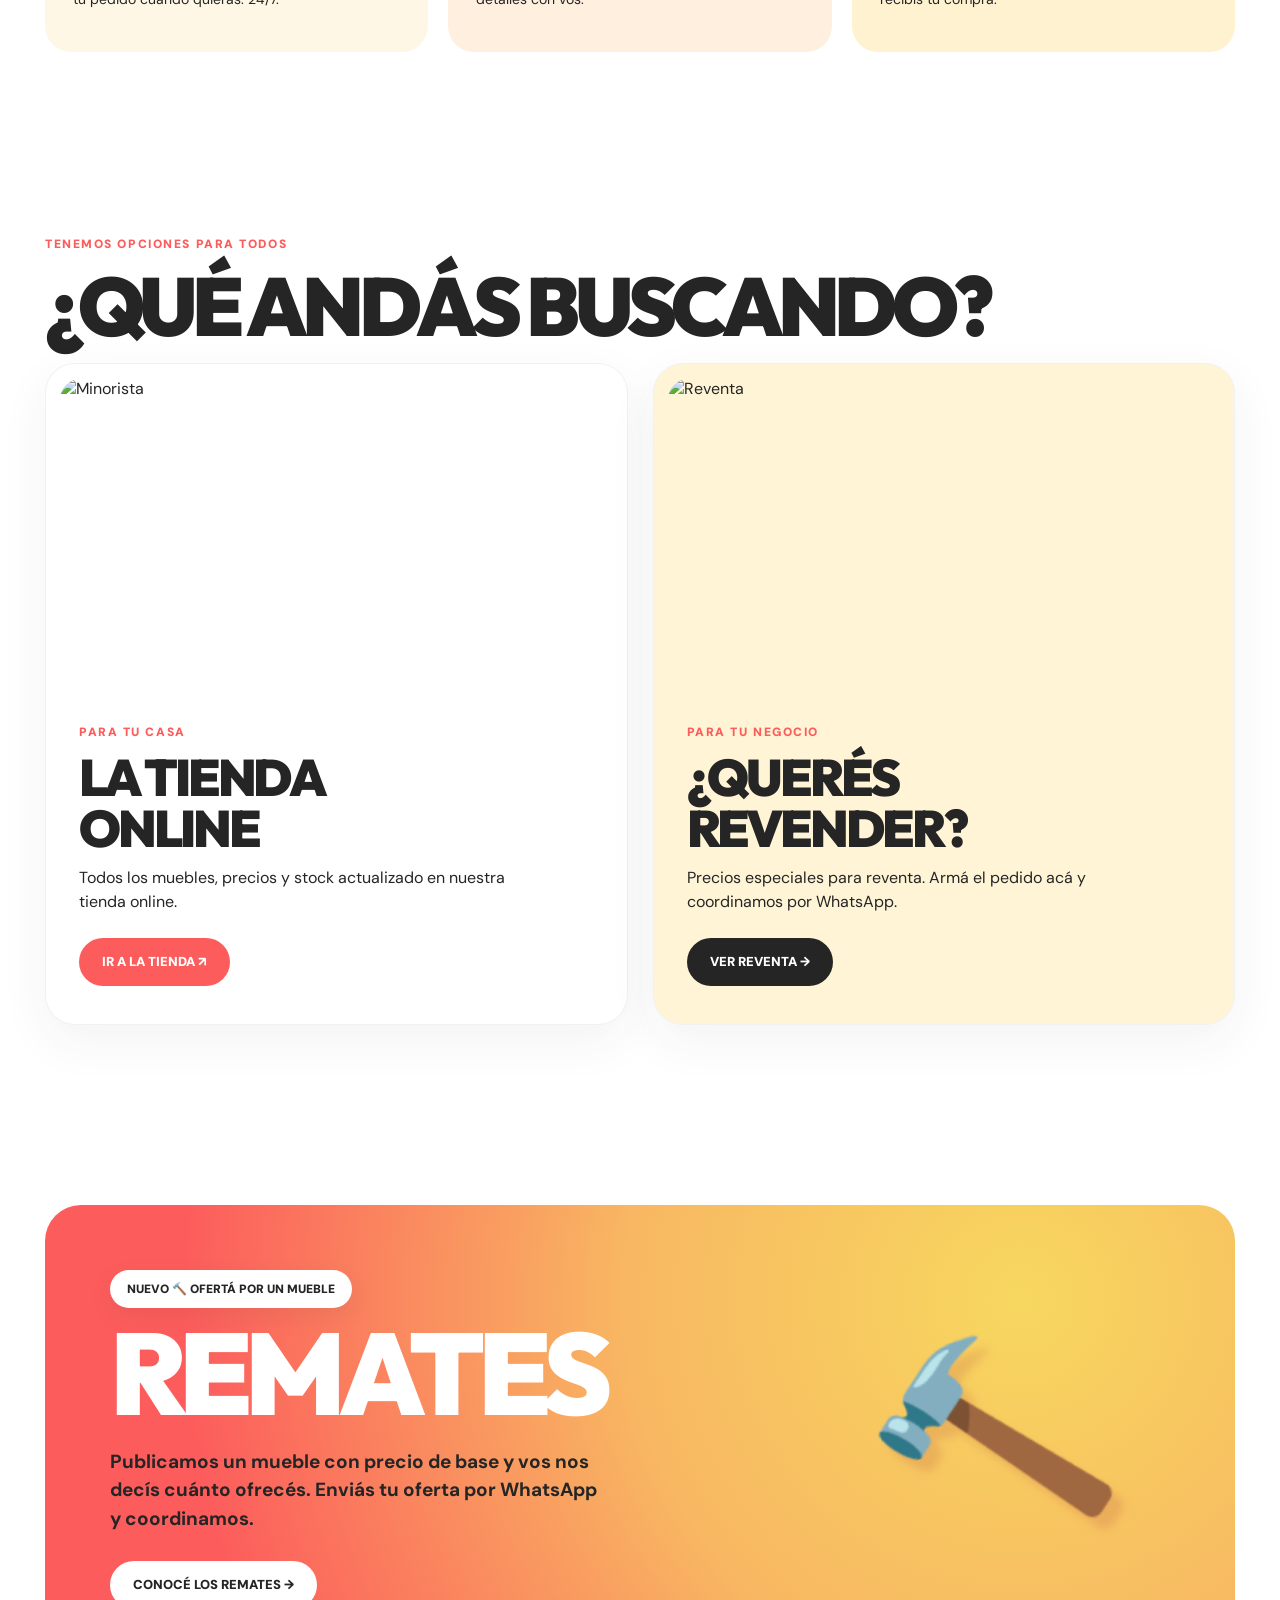
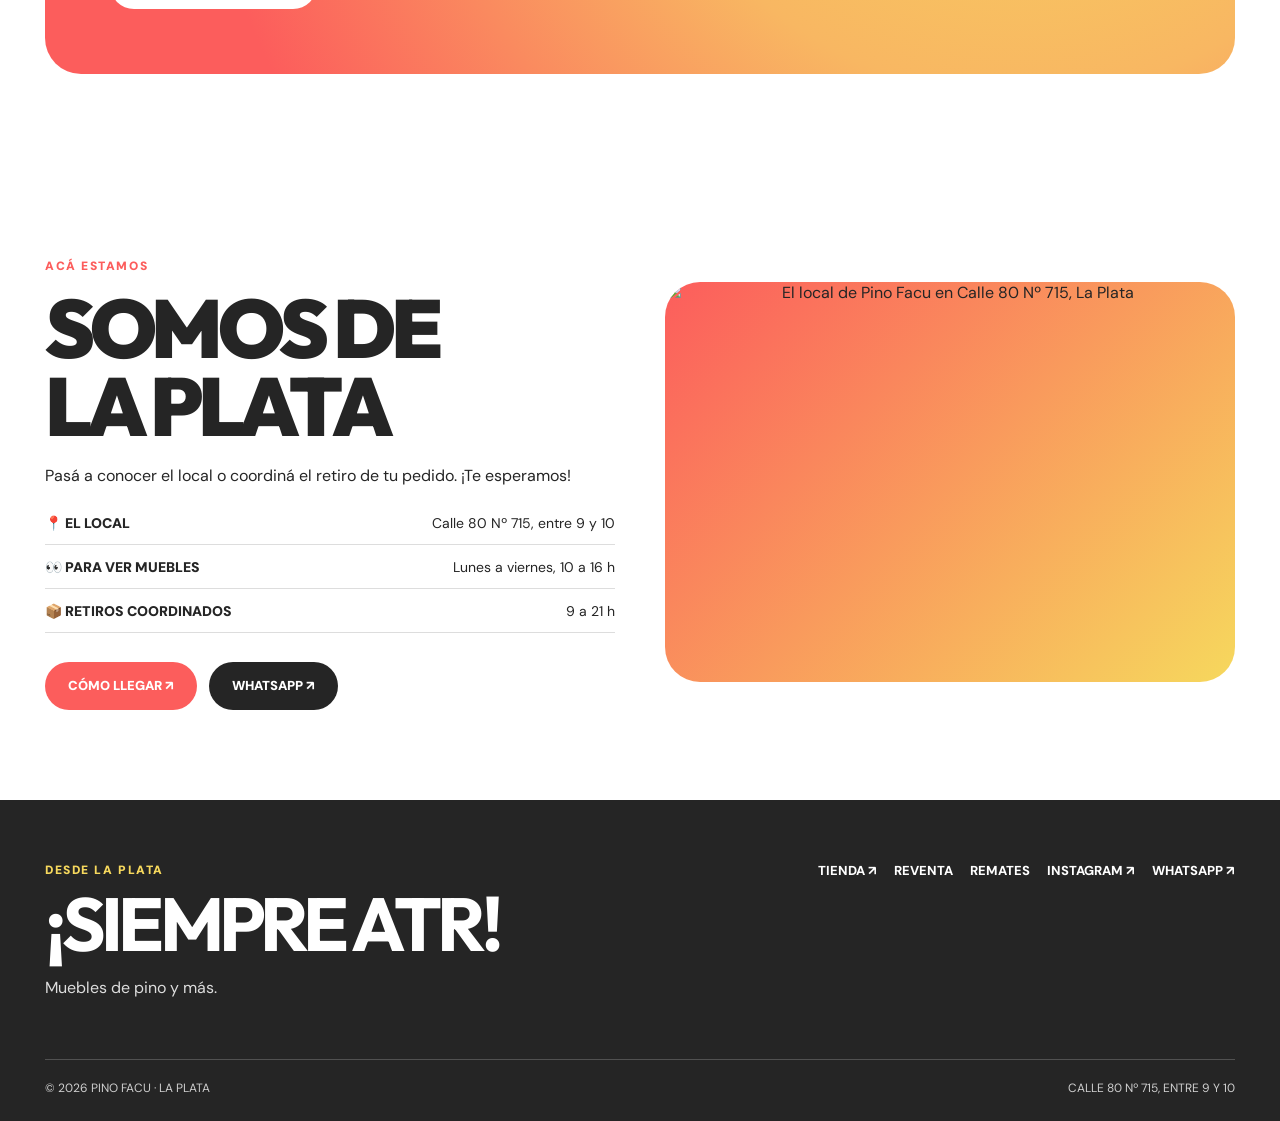
==== commit f6b58cdb: "Add files via upload" ====
--- a/index.html
+++ b/index.html
@@ -4,10 +4,7 @@
     <meta charset="utf-8" />
     <meta name="viewport" content="width=device-width, initial-scale=1" />
     <meta name="theme-color" content="#fc5d5c" />
-    <meta
-      name="description"
-      content="Pino Facu. Muebles de pino y más en La Plata. SIEMPRE ATR."
-    />
+    <meta name="description" content="Pino Facu. Muebles de pino y más en La Plata. SIEMPRE ATR." />
     <title>Pino Facu — Muebles y más · Siempre ATR</title>
 
     <link
@@ -61,7 +58,6 @@
             <p>Muebles de pino y más.</p>
 
             <div class="hero-actions">
-
               <a class="pf-button white" href="#comprar">CONOCÉ MÁS ↓</a>
             </div>
           </div>
@@ -171,7 +167,8 @@
               <span class="pf-pill">NUEVO 🔨 OFERTÁ POR UN MUEBLE</span>
               <h2 class="pf-display">REMATES</h2>
               <p>
-                Publicamos un mueble con precio de base y vos nos decís cuánto ofrecés. Enviás tu oferta por WhatsApp y coordinamos.
+                Publicamos un mueble con precio de base y vos nos decís cuánto ofrecés. Enviás tu oferta por WhatsApp y
+                coordinamos.
               </p>
               <a class="pf-button white" href="remates.html">CONOCÉ LOS REMATES →</a>
             </div>
@@ -208,10 +205,10 @@
 
           <div class="local-photo">
             <img
-                  src="https://raw.githubusercontent.com/PinoFacu/web/refs/heads/main/images/local.jpg"
-                  alt="local"
-                  loading="lazy"
-                />
+              src="https://raw.githubusercontent.com/PinoFacu/web/refs/heads/main/images/local1.png"
+              alt="El local de Pino Facu en Calle 80 Nº 715, La Plata"
+              loading="lazy"
+            />
           </div>
         </div>
       </section>
